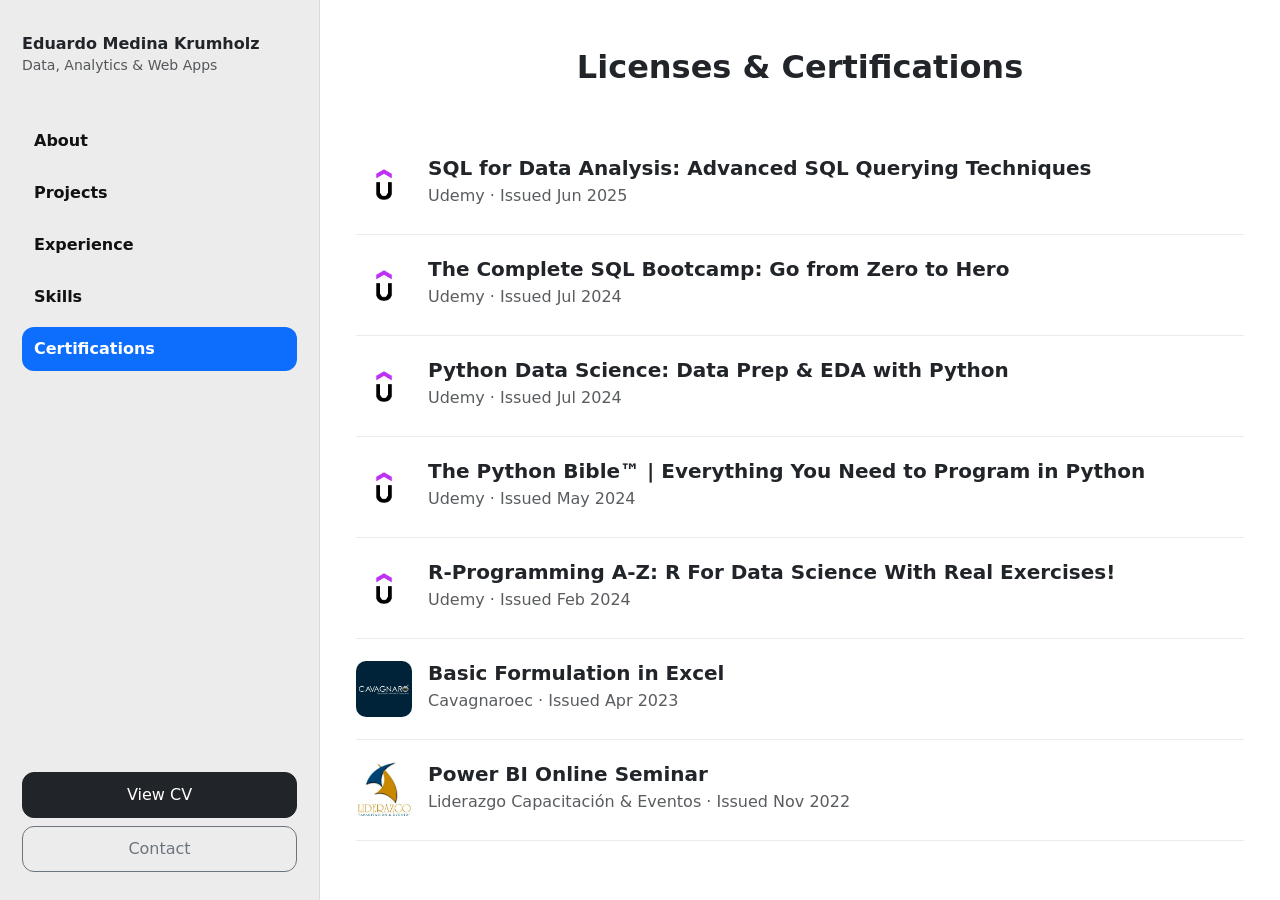
==== certifications.html @ 6ff8eb5e "Initial portfolio deploy" ====
<!DOCTYPE html>
<html lang="en">
  <head>
    <meta charset="UTF-8" />
    <meta name="viewport" content="width=device-width, initial-scale=1.0" />
    <title>Certifications | Eduardo Medina</title>

    <link
      href="https://cdn.jsdelivr.net/npm/bootstrap@5.3.8/dist/css/bootstrap.min.css"
      rel="stylesheet"
    />
    <link
      rel="stylesheet"
      href="https://cdn.jsdelivr.net/npm/bootstrap-icons@1.11.3/font/bootstrap-icons.css"
    />
    <link rel="stylesheet" href="./css/style.css" />
  </head>

  <body>
    <nav class="sidebar d-none d-lg-flex flex-column">
      <div class="sidebar-top">
        <h6 class="fw-bold mb-0">Eduardo Medina Krumholz</h6>
        <small class="text-muted">Data, Analytics & Web Apps</small>
      </div>

      <ul class="nav nav-pills flex-column gap-2 mt-4">
        <li class="nav-item"><a class="nav-link" href="index.html">About</a></li>
        <li class="nav-item">
          <a class="nav-link" href="projects.html">Projects</a>
        </li>
        <li class="nav-item">
          <a class="nav-link" href="experience.html">Experience</a>
        </li>
        <li class="nav-item"><a class="nav-link" href="skills.html">Skills</a></li>
        <li class="nav-item">
          <a class="nav-link active" href="certifications.html">Certifications</a>
        </li>
      </ul>

      <div class="mt-auto pt-4 sidebar-actions">
        <a
          href="eduardo_medina_resume_eng.pdf"
          class="btn btn-dark w-100 mb-2"
          target="_blank"
          rel="noreferrer"
        >
          View CV
        </a>
        <a href="contact.html" class="btn btn-outline-secondary w-100">
          Contact
        </a>
      </div>
    </nav>

    <nav class="navbar navbar-expand-lg bg-white border-bottom sticky-top d-lg-none">
      <div class="container">
        <a class="navbar-brand fw-bold" href="index.html">Eduardo</a>
        <button
          class="navbar-toggler"
          type="button"
          data-bs-toggle="collapse"
          data-bs-target="#mobileNav"
        >
          <span class="navbar-toggler-icon"></span>
        </button>

        <div class="collapse navbar-collapse" id="mobileNav">
          <ul class="navbar-nav ms-auto">
            <li class="nav-item"><a class="nav-link" href="index.html">About</a></li>
            <li class="nav-item"><a class="nav-link" href="projects.html">Projects</a></li>
            <li class="nav-item">
              <a class="nav-link" href="experience.html">Experience</a>
            </li>
            <li class="nav-item"><a class="nav-link" href="skills.html">Skills</a></li>
            <li class="nav-item">
              <a class="nav-link active" href="certifications.html">Certifications</a>
            </li>
            <li class="nav-item"><a class="nav-link" href="contact.html">Contact</a></li>
          </ul>
        </div>
      </div>
    </nav>

    <main class="main-content">
      <div class="content-wrap">
        <section class="py-5">
          <div class="container">
            <div class="text-center mb-5">
              <h2 class="fw-bold">Licenses & Certifications</h2>
            </div>

            <div class="cert-list mx-auto">
              <article
                class="cert-item"
                onclick="window.open('./certificates/advanced-sql.pdf','_blank')"
              >
                <img class="cert-logo" src="./images/udemy.png" alt="Udemy logo" />
                <div class="cert-content">
                  <h5 class="cert-title mb-1">
                    <a
                      class="cert-link"
                      href="./certificates/advanced-sql.pdf"
                      target="_blank"
                      rel="noreferrer"
                    >
                      SQL for Data Analysis: Advanced SQL Querying Techniques
                    </a>
                  </h5>
                  <div class="text-muted">Udemy · Issued Jun 2025</div>
                </div>
              </article>

              <article
                class="cert-item"
                onclick="window.open('./certificates/sql-zero.pdf','_blank')"
              >
                <img class="cert-logo" src="./images/udemy.png" alt="Udemy logo" />
                <div class="cert-content">
                  <h5 class="cert-title mb-1">
                    <a
                      class="cert-link"
                      href="./certificates/sql-zero.pdf"
                      target="_blank"
                      rel="noreferrer"
                    >
                      The Complete SQL Bootcamp: Go from Zero to Hero
                    </a>
                  </h5>
                  <div class="text-muted">Udemy · Issued Jul 2024</div>
                </div>
              </article>

              <article
                class="cert-item"
                onclick="window.open('./certificates/data-prep.pdf','_blank')"
              >
                <img class="cert-logo" src="./images/udemy.png" alt="Udemy logo" />
                <div class="cert-content">
                  <h5 class="cert-title mb-1">
                    <a
                      class="cert-link"
                      href="./certificates/data-prep.pdf"
                      target="_blank"
                      rel="noreferrer"
                    >
                      Python Data Science: Data Prep & EDA with Python
                    </a>
                  </h5>
                  <div class="text-muted">Udemy · Issued Jul 2024</div>
                </div>
              </article>

              <article
                class="cert-item"
                onclick="window.open('./certificates/python-bible.pdf','_blank')"
              >
                <img class="cert-logo" src="./images/udemy.png" alt="Udemy logo" />
                <div class="cert-content">
                  <h5 class="cert-title mb-1">
                    <a
                      class="cert-link"
                      href="./certificates/python-bible.pdf"
                      target="_blank"
                      rel="noreferrer"
                    >
                      The Python Bible™ | Everything You Need to Program in Python
                    </a>
                  </h5>
                  <div class="text-muted">Udemy · Issued May 2024</div>
                </div>
              </article>

              <article
                class="cert-item"
                onclick="window.open('./certificates/r.pdf','_blank')"
              >
                <img class="cert-logo" src="./images/udemy.png" alt="Udemy logo" />
                <div class="cert-content">
                  <h5 class="cert-title mb-1">
                    <a
                      class="cert-link"
                      href="./certificates/r.pdf"
                      target="_blank"
                      rel="noreferrer"
                    >
                      R-Programming A-Z: R For Data Science With Real Exercises!
                    </a>
                  </h5>
                  <div class="text-muted">Udemy · Issued Feb 2024</div>
                </div>
              </article>

              <article
                class="cert-item"
                onclick="window.open('./certificates/excel.pdf','_blank')"
              >
                <img
                  class="cert-logo"
                  src="./images/cavagnaro.png"
                  alt="Cavagnaro logo"
                />
                <div class="cert-content">
                  <h5 class="cert-title mb-1">
                    <a
                      class="cert-link"
                      href="./certificates/excel.pdf"
                      target="_blank"
                      rel="noreferrer"
                    >
                      Basic Formulation in Excel
                    </a>
                  </h5>
                  <div class="text-muted">Cavagnaroec · Issued Apr 2023</div>
                </div>
              </article>

              <article
                class="cert-item"
                onclick="window.open('./certificates/power-bi.pdf','_blank')"
              >
                <img
                  class="cert-logo"
                  src="./images/liderazgo.jpg"
                  alt="Power BI logo"
                />
                <div class="cert-content">
                  <h5 class="cert-title mb-1">
                    <a
                      class="cert-link"
                      href="./certificates/power-bi.pdf"
                      target="_blank"
                      rel="noreferrer"
                    >
                      Power BI Online Seminar
                    </a>
                  </h5>
                  <div class="text-muted">
                    Liderazgo Capacitación & Eventos · Issued Nov 2022
                  </div>
                </div>
              </article>
            </div>
          </div>
        </section>
      </div>
    </main>

    <script src="https://cdn.jsdelivr.net/npm/bootstrap@5.3.3/dist/js/bootstrap.bundle.min.js"></script>
  </body>
</html>
---- css/style.css ----
.hero {
    min-height: 100vh;
    display: flex;
    align-items: center;
  }
  
  .hero-photo {
    width: 180px;
    height: 200px;
    object-fit: cover;
    object-position: center 15%;
    border-radius: 50%;
  }
  
  .card-img-top {
    height: 220px;
    object-fit: cover;
  }
  
  .exp-logo-cap {
    height: 180px;
    overflow: hidden;
    background: #d1006b;
    display: flex;
    align-items: center;
    justify-content: center;
  }
  
  .exp-logo-wrapper {
    width: 100%;
    height: 100%;
    display: flex;
    align-items: center;
    justify-content: center;
  }
  
  .exp-logo {
    max-height: 140px;
    max-width: 70%;
    width: auto;
    height: auto;
    object-fit: contain;
  }
  
  .cert-list {
    max-width: 980px;
  }
  
  .cert-item {
    display: flex;
    gap: 16px;
    padding: 22px 0;
    border-bottom: 1px solid rgba(0, 0, 0, 0.08);
    cursor: pointer;
  }
  
  .cert-item:hover {
    background: rgba(0, 0, 0, 0.02);
  }
  
  .cert-logo {
    width: 56px;
    height: 56px;
    object-fit: contain;
    border-radius: 10px;
    flex: 0 0 auto;
  }
  
  .cert-content {
    flex: 1 1 auto;
    min-width: 0;
  }
  
  .cert-title {
    font-weight: 700;
  }
  
  .cert-link {
    color: inherit;
    text-decoration: none;
  }
  
  .cert-link:hover {
    text-decoration: underline;
  }
  
  .cert-skills {
    color: #222;
  }
  
  .cert-file {
    display: flex;
    align-items: center;
    gap: 14px;
    text-decoration: none;
    color: inherit;
  }
  
  .cert-file:hover span {
    text-decoration: underline;
  }
  
  .cert-thumb {
    width: 86px;
    height: 56px;
    object-fit: cover;
    border-radius: 10px;
    border: 1px solid rgba(0, 0, 0, 0.12);
    background: #fff;
  }
  
  @media (max-width: 576px) {
    .cert-item {
      flex-direction: column;
    }
  
    .cert-logo {
      width: 48px;
      height: 48px;
    }
  }
  
  .sidebar {
    position: fixed;
    top: 0;
    left: 0;
    height: 100vh;
    width: 320px;
    background: #ececec;
    border-right: 1px solid rgba(0, 0, 0, 0.08);
    padding: 28px 22px;
    display: flex;
    flex-direction: column;
    gap: 18px;
  }
  
  .sidebar-top {
    padding-top: 6px;
  }
  
  .sidebar .nav-link {
    border-radius: 12px;
    padding: 10px 12px;
    color: #111;
    font-weight: 600;
  }
  
  .sidebar .nav-link.active {
    background: #0d6efd;
    color: #fff;
  }
  
  .sidebar .btn {
    border-radius: 12px;
    padding: 10px 12px;
  }
  
  .main-content {
    margin-left: 320px;
    min-height: 100vh;
    background: #fff;
  }
  
  @media (max-width: 991.98px) {
    .sidebar {
      display: none !important;
    }
  
    .main-content {
      margin-left: 0;
    }
  }
  
  .content-wrap {
    max-width: 1175px;
    margin: 0 auto;
    padding: 0 24px;
  }
  
  .skills-container {
    max-width: 960px;
    margin-left: auto;
    margin-right: auto;
  }
  
  .project-cover-alt {
    background: linear-gradient(135deg, #6c757d, #343a40);
  }
  
  .project-cover {
    height: 160px;
    position: relative;
    border-top-left-radius: 6px;
    border-top-right-radius: 6px;
    overflow: hidden;
    background: linear-gradient(135deg, #0d6efd, #084298);
    letter-spacing: 0.5px;
  }
  
  .project-cover span,
  .project-cover-hilo span {
    color: #ffffff;
    font-weight: 700;
    font-size: 0.95rem;
    letter-spacing: 0.5px;
    text-shadow: 0 2px 6px rgba(0, 0, 0, 0.6);
  }
  
  .project-cover-kaloro {
    background-image: url("../images/kaloro.png");
    background-repeat: no-repeat;
    background-position: center 60%;
    background-size: 105%;
  }
  
  .project-cover-kaloro::after {
    content: "";
    position: absolute;
    inset: 0;
    background: rgba(0, 0, 0, 0.45);
  }
  
  .project-cover-label {
    position: relative;
    z-index: 2;
    color: #fff;
    font-weight: 600;
    letter-spacing: 0.3px;
    font-size: 0.85rem;
    text-transform: none;
  }
  
  .project-cover-tindog {
    height: 160px;
    background-image: url("../images/tindog.png");
    background-repeat: no-repeat;
    background-position: center 50%;
    background-size: 105%;
    background-color: #ff4c68;
    transition: background-size 0.35s ease;
  }
  
  .project-cover-tindog:hover {
    background-size: 110%;
  }
  
  .project-cover-hilo {
    height: 160px;
    background-image: url("../images/hilo.png");
    background-repeat: no-repeat;
    background-position: center center;
    background-size: cover;
    position: relative;
    border-top-left-radius: 6px;
    border-top-right-radius: 6px;
    overflow: hidden;
  }
  
  .project-cover-hilo::after {
    content: "";
    position: absolute;
    inset: 0;
    background: rgba(0, 0, 0, 0.45);
  }
  
  .project-cover-hilo .project-cover-label {
    position: relative;
    z-index: 2;
    color: #fff;
    font-weight: 600;
    letter-spacing: 0.3px;
    font-size: 0.92rem;
  }
  
  .card-body {
    padding: 1.25rem 1.25rem 1.35rem;
  }
  
  .project-img {
    height: 160px;
    width: 100%;
    aspect-ratio: 1 / 1;
    object-fit: cover;
    display: block;
  }
  
  .project-card {
    transition: transform 0.2s ease, box-shadow 0.2s ease;
  }
  
  .project-card:hover {
    transform: translateY(-4px);
    box-shadow: 0 10px 25px rgba(0, 0, 0, 0.15);
  }
  
  .projects .card,
  .main-content .card {
    transition: transform 0.2s ease, box-shadow 0.2s ease;
  }
  
  .projects .card:hover,
  .main-content .card:hover {
    transform: translateY(-4px);
    box-shadow: 0 10px 25px rgba(0, 0, 0, 0.15);
  }
  
  .project-badge {
    font-size: 0.75rem;
    padding: 6px 14px;
    border-radius: 999px;
    font-weight: 500;
  }
  
  .project-badge-strong {
    background-color: #495057;
    color: #fff;
  }
  
  .skill-card {
    background: #fff;
    border: 1px solid rgba(0, 0, 0, 0.08);
    border-radius: 18px;
    padding: 18px 18px;
    box-shadow: 0 6px 18px rgba(0, 0, 0, 0.04);
  }
  
  .skill-card-top {
    display: flex;
    align-items: baseline;
    justify-content: space-between;
    gap: 12px;
    margin-bottom: 12px;
  }
  
  .skill-sub {
    font-size: 0.8rem;
    color: rgba(0, 0, 0, 0.55);
    white-space: nowrap;
  }
  
  .skill-tags {
    display: flex;
    flex-wrap: wrap;
    gap: 10px;
  }
  
  .skill-tag {
    display: inline-flex;
    align-items: center;
    padding: 7px 12px;
    border-radius: 999px;
    border: 1px solid rgba(0, 0, 0, 0.1);
    background: rgba(13, 110, 253, 0.06);
    color: rgba(0, 0, 0, 0.78);
    font-weight: 600;
    font-size: 0.92rem;
  }
  
  .skill-card--inline {
    display: flex;
    align-items: center;
    justify-content: space-between;
    gap: 16px;
  }
  
  @media (max-width: 991.98px) {
    .skill-card--inline {
      flex-direction: column;
      align-items: flex-start;
    }
  
    .skill-sub {
      white-space: normal;
    }
  }
  
  .course-badge {
    display: flex;
    justify-content: center;
    margin-top: 6px;
  }
  
  .course-badge .badge {
    font-size: 0.85rem;
    padding: 6px 14px;
    border-radius: 999px;
  }
  
  .project-cover-job {
    height: 180px;
    background: url("../images/jobs.png") center center / cover no-repeat;
    position: relative;
    color: white;
  }

  .project-cover-job::after {
    content: "";
    position: absolute;
    inset: 0;
    background: rgba(0, 0, 0, 0.45);
    border-radius: inherit;
  }
  
  .project-cover-job .project-cover-label {
    position: relative;
    z-index: 2;
  }
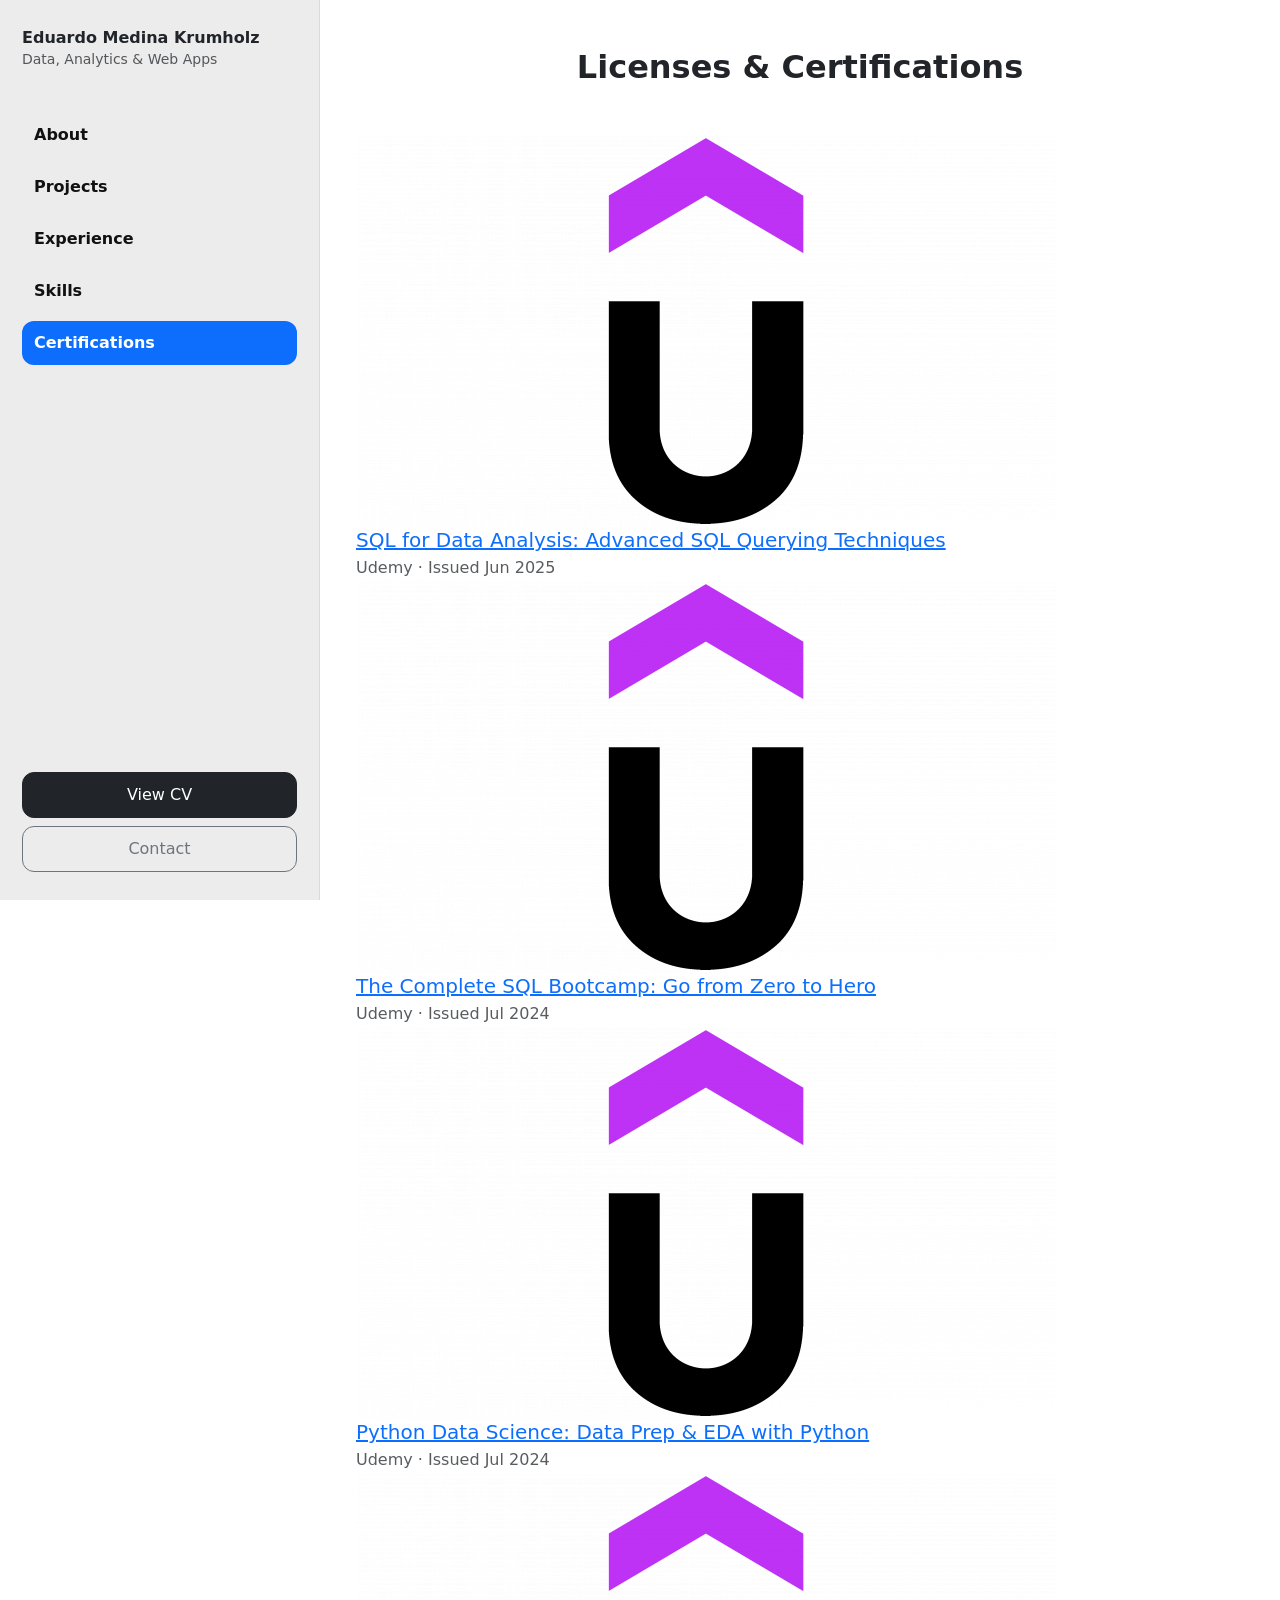
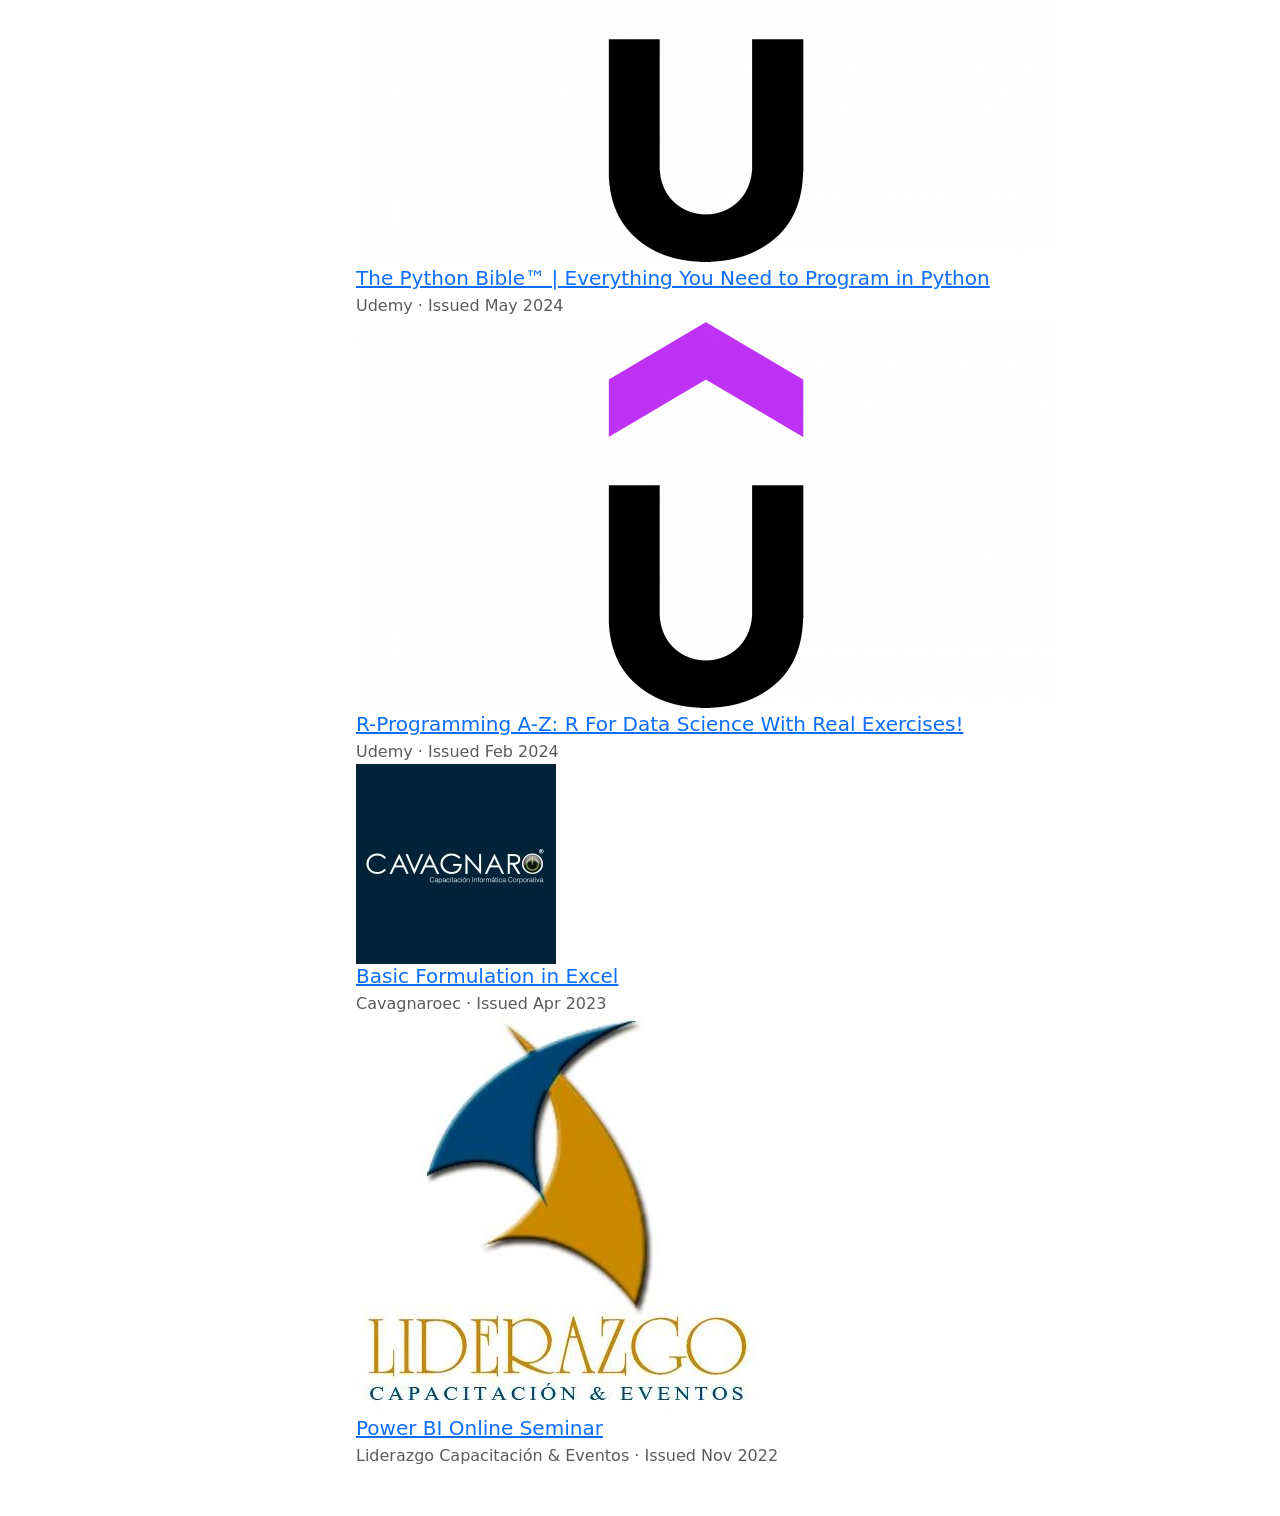
==== commit 7ed92c74: "Improve project cards styling and clean CSS" ====
--- a/certifications.html
+++ b/certifications.html
@@ -13,7 +13,7 @@
       rel="stylesheet"
       href="https://cdn.jsdelivr.net/npm/bootstrap-icons@1.11.3/font/bootstrap-icons.css"
     />
-    <link rel="stylesheet" href="./css/style.css" />
+    <link rel="stylesheet" href="./css/styles.css" />
   </head>
 
   <body>
--- a/css/styles.css
+++ b/css/styles.css
@@ -0,0 +1,168 @@
+.hero {
+  min-height: 100vh;
+  display: flex;
+  align-items: center;
+}
+
+.hero-photo {
+  width: 180px;
+  height: 200px;
+  object-fit: cover;
+  object-position: center 15%;
+  border-radius: 50%;
+}
+
+.main-content {
+  margin-left: 320px;
+  min-height: 100vh;
+  background: #fff;
+}
+
+.content-wrap {
+  max-width: 1175px;
+  margin: 0 auto;
+  padding: 0 24px;
+}
+
+@media (max-width: 991.98px) {
+  .main-content {
+    margin-left: 0;
+  }
+}
+
+/* ========== SIDEBAR ========== */
+
+.sidebar {
+  position: fixed;
+  top: 0;
+  left: 0;
+  height: 100vh;
+  width: 320px;
+  background: #ececec;
+  border-right: 1px solid rgba(0, 0, 0, 0.08);
+  padding: 28px 22px;
+  display: flex;
+  flex-direction: column;
+  gap: 18px;
+}
+
+.sidebar .nav-link {
+  border-radius: 12px;
+  padding: 10px 12px;
+  color: #111;
+  font-weight: 600;
+}
+
+.sidebar .nav-link.active {
+  background: #0d6efd;
+  color: #fff;
+}
+
+.sidebar .btn {
+  border-radius: 12px;
+  padding: 10px 12px;
+}
+
+@media (max-width: 991.98px) {
+  .sidebar {
+    display: none !important;
+  }
+}
+
+/* ========== PROJECT CARDS ========== */
+
+.card {
+  border-radius: 16px;
+  overflow: hidden; /* CLAVE para que las covers respeten el radio */
+  border: 1px solid rgba(0, 0, 0, 0.08);
+  transition: transform 0.2s ease, box-shadow 0.2s ease;
+}
+
+.card:hover {
+  transform: translateY(-4px);
+  box-shadow: 0 12px 28px rgba(0, 0, 0, 0.12);
+}
+
+.card-body {
+  padding: 1.25rem 1.25rem 1.4rem;
+}
+
+/* ========== PROJECT COVERS ========== */
+
+.project-cover,
+.project-cover-tindog,
+.project-cover-job {
+  height: 180px;
+  position: relative;
+  display: flex;
+  align-items: center;
+  justify-content: center;
+}
+
+/* Kaloro */
+
+.project-cover-kaloro {
+  background: url("../images/kaloro.png") center 60% / cover no-repeat;
+}
+
+.project-cover-kaloro::after {
+  content: "";
+  position: absolute;
+  inset: 0;
+  background: rgba(0, 0, 0, 0.45);
+}
+
+/* TinDog */
+
+.project-cover-tindog {
+  background: url("../images/tindog.png") center center / cover no-repeat;
+  background-color: #ff4c68;
+  transition: transform 0.3s ease;
+}
+
+.project-cover-tindog:hover {
+  transform: scale(1.03);
+}
+
+/* Job Market */
+
+.project-cover-job {
+  background: url("../images/jobs.png") center center / cover no-repeat;
+}
+
+.project-cover-job::after {
+  content: "";
+  position: absolute;
+  inset: 0;
+  background: rgba(0, 0, 0, 0.45);
+}
+
+/* Cover Label */
+
+.project-cover-label,
+.project-cover-tindog span {
+  position: relative;
+  z-index: 2;
+  color: #fff;
+  font-weight: 600;
+  font-size: 0.9rem;
+  letter-spacing: 0.3px;
+}
+
+/* ========== BADGES ========== */
+
+.badge {
+  font-size: 0.75rem;
+  padding: 6px 14px;
+  border-radius: 999px;
+}
+
+/* ========== SKILLS (si los usas en otras páginas) ========== */
+
+.skill-card {
+  background: #fff;
+  border: 1px solid rgba(0, 0, 0, 0.08);
+  border-radius: 18px;
+  padding: 18px;
+  box-shadow: 0 6px 18px rgba(0, 0, 0, 0.04);
+}
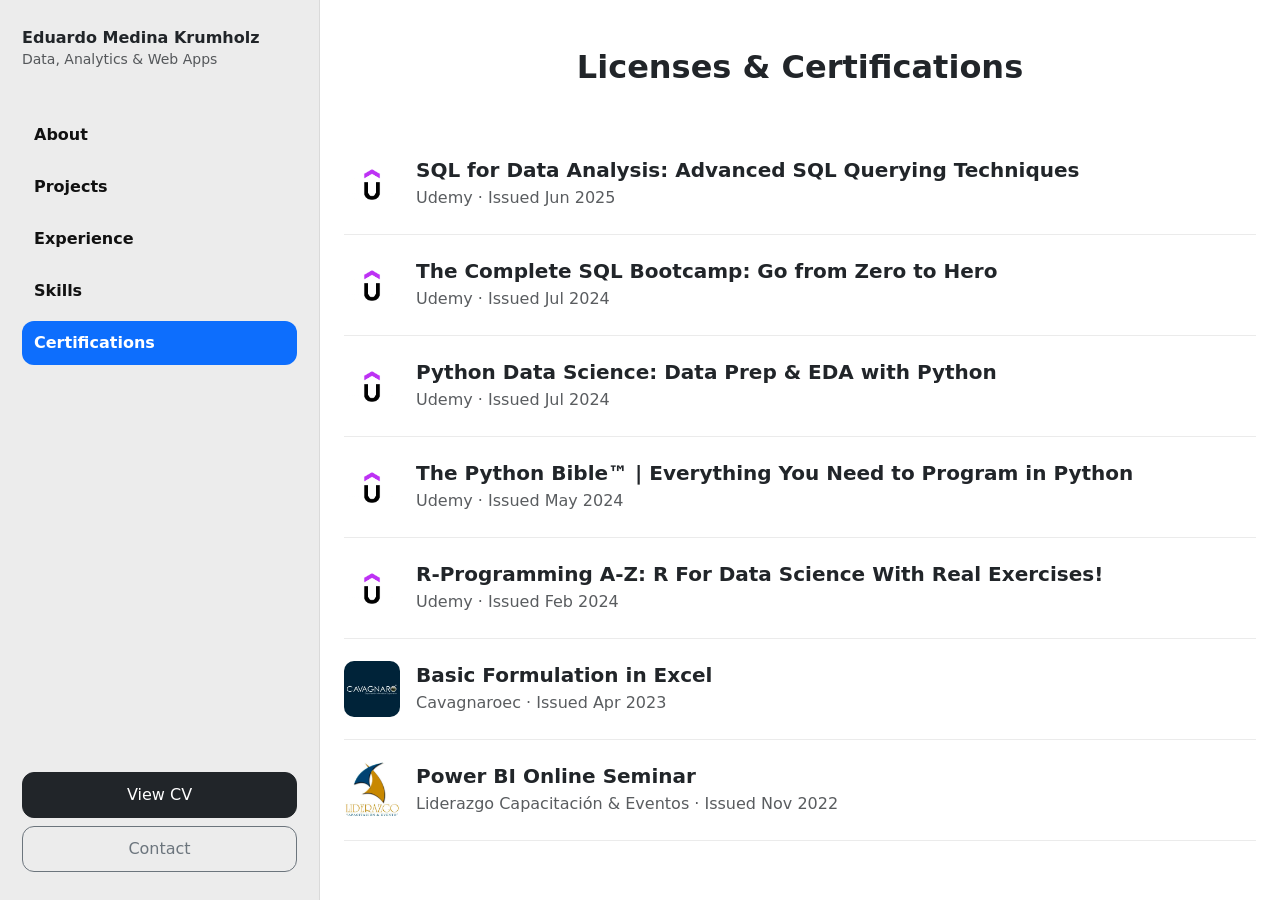
==== commit b25b8273: "Refactor CSS structure and clean formatting" ====
--- a/certifications.html
+++ b/certifications.html
@@ -25,12 +25,8 @@
 
       <ul class="nav nav-pills flex-column gap-2 mt-4">
         <li class="nav-item"><a class="nav-link" href="index.html">About</a></li>
-        <li class="nav-item">
-          <a class="nav-link" href="projects.html">Projects</a>
-        </li>
-        <li class="nav-item">
-          <a class="nav-link" href="experience.html">Experience</a>
-        </li>
+        <li class="nav-item"><a class="nav-link" href="projects.html">Projects</a></li>
+        <li class="nav-item"><a class="nav-link" href="experience.html">Experience</a></li>
         <li class="nav-item"><a class="nav-link" href="skills.html">Skills</a></li>
         <li class="nav-item">
           <a class="nav-link active" href="certifications.html">Certifications</a>
@@ -68,9 +64,7 @@
           <ul class="navbar-nav ms-auto">
             <li class="nav-item"><a class="nav-link" href="index.html">About</a></li>
             <li class="nav-item"><a class="nav-link" href="projects.html">Projects</a></li>
-            <li class="nav-item">
-              <a class="nav-link" href="experience.html">Experience</a>
-            </li>
+            <li class="nav-item"><a class="nav-link" href="experience.html">Experience</a></li>
             <li class="nav-item"><a class="nav-link" href="skills.html">Skills</a></li>
             <li class="nav-item">
               <a class="nav-link active" href="certifications.html">Certifications</a>
@@ -84,163 +78,101 @@
     <main class="main-content">
       <div class="content-wrap">
         <section class="py-5">
-          <div class="container">
-            <div class="text-center mb-5">
-              <h2 class="fw-bold">Licenses & Certifications</h2>
-            </div>
 
-            <div class="cert-list mx-auto">
-              <article
-                class="cert-item"
-                onclick="window.open('./certificates/advanced-sql.pdf','_blank')"
-              >
-                <img class="cert-logo" src="./images/udemy.png" alt="Udemy logo" />
-                <div class="cert-content">
-                  <h5 class="cert-title mb-1">
-                    <a
-                      class="cert-link"
-                      href="./certificates/advanced-sql.pdf"
-                      target="_blank"
-                      rel="noreferrer"
-                    >
-                      SQL for Data Analysis: Advanced SQL Querying Techniques
-                    </a>
-                  </h5>
-                  <div class="text-muted">Udemy · Issued Jun 2025</div>
+          <div class="text-center mb-5">
+            <h2 class="fw-bold">Licenses & Certifications</h2>
+          </div>
+
+          <div class="cert-list mx-auto">
+
+            <article class="cert-item" onclick="window.open('./certificates/advanced-sql.pdf','_blank')">
+              <img class="cert-logo" src="./images/udemy.png" alt="Udemy logo" />
+              <div class="cert-content">
+                <h5 class="cert-title mb-1">
+                  <a class="cert-link" href="./certificates/advanced-sql.pdf" target="_blank" rel="noreferrer">
+                    SQL for Data Analysis: Advanced SQL Querying Techniques
+                  </a>
+                </h5>
+                <div class="text-muted">Udemy · Issued Jun 2025</div>
+              </div>
+            </article>
+
+            <article class="cert-item" onclick="window.open('./certificates/sql-zero.pdf','_blank')">
+              <img class="cert-logo" src="./images/udemy.png" alt="Udemy logo" />
+              <div class="cert-content">
+                <h5 class="cert-title mb-1">
+                  <a class="cert-link" href="./certificates/sql-zero.pdf" target="_blank" rel="noreferrer">
+                    The Complete SQL Bootcamp: Go from Zero to Hero
+                  </a>
+                </h5>
+                <div class="text-muted">Udemy · Issued Jul 2024</div>
+              </div>
+            </article>
+
+            <article class="cert-item" onclick="window.open('./certificates/data-prep.pdf','_blank')">
+              <img class="cert-logo" src="./images/udemy.png" alt="Udemy logo" />
+              <div class="cert-content">
+                <h5 class="cert-title mb-1">
+                  <a class="cert-link" href="./certificates/data-prep.pdf" target="_blank" rel="noreferrer">
+                    Python Data Science: Data Prep & EDA with Python
+                  </a>
+                </h5>
+                <div class="text-muted">Udemy · Issued Jul 2024</div>
+              </div>
+            </article>
+
+            <article class="cert-item" onclick="window.open('./certificates/python-bible.pdf','_blank')">
+              <img class="cert-logo" src="./images/udemy.png" alt="Udemy logo" />
+              <div class="cert-content">
+                <h5 class="cert-title mb-1">
+                  <a class="cert-link" href="./certificates/python-bible.pdf" target="_blank" rel="noreferrer">
+                    The Python Bible™ | Everything You Need to Program in Python
+                  </a>
+                </h5>
+                <div class="text-muted">Udemy · Issued May 2024</div>
+              </div>
+            </article>
+
+            <article class="cert-item" onclick="window.open('./certificates/r.pdf','_blank')">
+              <img class="cert-logo" src="./images/udemy.png" alt="Udemy logo" />
+              <div class="cert-content">
+                <h5 class="cert-title mb-1">
+                  <a class="cert-link" href="./certificates/r.pdf" target="_blank" rel="noreferrer">
+                    R-Programming A-Z: R For Data Science With Real Exercises!
+                  </a>
+                </h5>
+                <div class="text-muted">Udemy · Issued Feb 2024</div>
+              </div>
+            </article>
+
+            <article class="cert-item" onclick="window.open('./certificates/excel.pdf','_blank')">
+              <img class="cert-logo" src="./images/cavagnaro.png" alt="Cavagnaro logo" />
+              <div class="cert-content">
+                <h5 class="cert-title mb-1">
+                  <a class="cert-link" href="./certificates/excel.pdf" target="_blank" rel="noreferrer">
+                    Basic Formulation in Excel
+                  </a>
+                </h5>
+                <div class="text-muted">Cavagnaroec · Issued Apr 2023</div>
+              </div>
+            </article>
+
+            <article class="cert-item" onclick="window.open('./certificates/power-bi.pdf','_blank')">
+              <img class="cert-logo" src="./images/liderazgo.jpg" alt="Power BI logo" />
+              <div class="cert-content">
+                <h5 class="cert-title mb-1">
+                  <a class="cert-link" href="./certificates/power-bi.pdf" target="_blank" rel="noreferrer">
+                    Power BI Online Seminar
+                  </a>
+                </h5>
+                <div class="text-muted">
+                  Liderazgo Capacitación & Eventos · Issued Nov 2022
                 </div>
-              </article>
+              </div>
+            </article>
 
-              <article
-                class="cert-item"
-                onclick="window.open('./certificates/sql-zero.pdf','_blank')"
-              >
-                <img class="cert-logo" src="./images/udemy.png" alt="Udemy logo" />
-                <div class="cert-content">
-                  <h5 class="cert-title mb-1">
-                    <a
-                      class="cert-link"
-                      href="./certificates/sql-zero.pdf"
-                      target="_blank"
-                      rel="noreferrer"
-                    >
-                      The Complete SQL Bootcamp: Go from Zero to Hero
-                    </a>
-                  </h5>
-                  <div class="text-muted">Udemy · Issued Jul 2024</div>
-                </div>
-              </article>
+          </div>
 
-              <article
-                class="cert-item"
-                onclick="window.open('./certificates/data-prep.pdf','_blank')"
-              >
-                <img class="cert-logo" src="./images/udemy.png" alt="Udemy logo" />
-                <div class="cert-content">
-                  <h5 class="cert-title mb-1">
-                    <a
-                      class="cert-link"
-                      href="./certificates/data-prep.pdf"
-                      target="_blank"
-                      rel="noreferrer"
-                    >
-                      Python Data Science: Data Prep & EDA with Python
-                    </a>
-                  </h5>
-                  <div class="text-muted">Udemy · Issued Jul 2024</div>
-                </div>
-              </article>
-
-              <article
-                class="cert-item"
-                onclick="window.open('./certificates/python-bible.pdf','_blank')"
-              >
-                <img class="cert-logo" src="./images/udemy.png" alt="Udemy logo" />
-                <div class="cert-content">
-                  <h5 class="cert-title mb-1">
-                    <a
-                      class="cert-link"
-                      href="./certificates/python-bible.pdf"
-                      target="_blank"
-                      rel="noreferrer"
-                    >
-                      The Python Bible™ | Everything You Need to Program in Python
-                    </a>
-                  </h5>
-                  <div class="text-muted">Udemy · Issued May 2024</div>
-                </div>
-              </article>
-
-              <article
-                class="cert-item"
-                onclick="window.open('./certificates/r.pdf','_blank')"
-              >
-                <img class="cert-logo" src="./images/udemy.png" alt="Udemy logo" />
-                <div class="cert-content">
-                  <h5 class="cert-title mb-1">
-                    <a
-                      class="cert-link"
-                      href="./certificates/r.pdf"
-                      target="_blank"
-                      rel="noreferrer"
-                    >
-                      R-Programming A-Z: R For Data Science With Real Exercises!
-                    </a>
-                  </h5>
-                  <div class="text-muted">Udemy · Issued Feb 2024</div>
-                </div>
-              </article>
-
-              <article
-                class="cert-item"
-                onclick="window.open('./certificates/excel.pdf','_blank')"
-              >
-                <img
-                  class="cert-logo"
-                  src="./images/cavagnaro.png"
-                  alt="Cavagnaro logo"
-                />
-                <div class="cert-content">
-                  <h5 class="cert-title mb-1">
-                    <a
-                      class="cert-link"
-                      href="./certificates/excel.pdf"
-                      target="_blank"
-                      rel="noreferrer"
-                    >
-                      Basic Formulation in Excel
-                    </a>
-                  </h5>
-                  <div class="text-muted">Cavagnaroec · Issued Apr 2023</div>
-                </div>
-              </article>
-
-              <article
-                class="cert-item"
-                onclick="window.open('./certificates/power-bi.pdf','_blank')"
-              >
-                <img
-                  class="cert-logo"
-                  src="./images/liderazgo.jpg"
-                  alt="Power BI logo"
-                />
-                <div class="cert-content">
-                  <h5 class="cert-title mb-1">
-                    <a
-                      class="cert-link"
-                      href="./certificates/power-bi.pdf"
-                      target="_blank"
-                      rel="noreferrer"
-                    >
-                      Power BI Online Seminar
-                    </a>
-                  </h5>
-                  <div class="text-muted">
-                    Liderazgo Capacitación & Eventos · Issued Nov 2022
-                  </div>
-                </div>
-              </article>
-            </div>
-          </div>
         </section>
       </div>
     </main>
--- a/css/styles.css
+++ b/css/styles.css
@@ -1,3 +1,7 @@
+/* =======================================================
+   BASE LAYOUT
+======================================================= */
+
 .hero {
   min-height: 100vh;
   display: flex;
@@ -30,14 +34,17 @@
   }
 }
 
-/* ========== SIDEBAR ========== */
+
+/* =======================================================
+   SIDEBAR
+======================================================= */
 
 .sidebar {
   position: fixed;
   top: 0;
   left: 0;
+  width: 320px;
   height: 100vh;
-  width: 320px;
   background: #ececec;
   border-right: 1px solid rgba(0, 0, 0, 0.08);
   padding: 28px 22px;
@@ -69,11 +76,14 @@
   }
 }
 
-/* ========== PROJECT CARDS ========== */
+
+/* =======================================================
+   CARDS (Projects & Experience)
+======================================================= */
 
 .card {
   border-radius: 16px;
-  overflow: hidden; /* CLAVE para que las covers respeten el radio */
+  overflow: hidden;
   border: 1px solid rgba(0, 0, 0, 0.08);
   transition: transform 0.2s ease, box-shadow 0.2s ease;
 }
@@ -87,20 +97,22 @@
   padding: 1.25rem 1.25rem 1.4rem;
 }
 
-/* ========== PROJECT COVERS ========== */
+
+/* =======================================================
+   PROJECT COVERS
+======================================================= */
 
 .project-cover,
 .project-cover-tindog,
 .project-cover-job {
   height: 180px;
+  display: flex;
+  align-items: center;
+  justify-content: center;
   position: relative;
-  display: flex;
-  align-items: center;
-  justify-content: center;
 }
 
 /* Kaloro */
-
 .project-cover-kaloro {
   background: url("../images/kaloro.png") center 60% / cover no-repeat;
 }
@@ -113,7 +125,6 @@
 }
 
 /* TinDog */
-
 .project-cover-tindog {
   background: url("../images/tindog.png") center center / cover no-repeat;
   background-color: #ff4c68;
@@ -125,7 +136,6 @@
 }
 
 /* Job Market */
-
 .project-cover-job {
   background: url("../images/jobs.png") center center / cover no-repeat;
 }
@@ -136,8 +146,6 @@
   inset: 0;
   background: rgba(0, 0, 0, 0.45);
 }
-
-/* Cover Label */
 
 .project-cover-label,
 .project-cover-tindog span {
@@ -149,15 +157,77 @@
   letter-spacing: 0.3px;
 }
 
-/* ========== BADGES ========== */
-
-.badge {
-  font-size: 0.75rem;
-  padding: 6px 14px;
-  border-radius: 999px;
-}
-
-/* ========== SKILLS (si los usas en otras páginas) ========== */
+
+/* =======================================================
+   EXPERIENCE
+======================================================= */
+
+.exp-logo-cap {
+  height: 180px;
+  background: #d1006b;
+  display: flex;
+  align-items: center;
+  justify-content: center;
+  overflow: hidden;
+}
+
+.exp-logo {
+  max-height: 140px;
+  max-width: 70%;
+  object-fit: contain;
+}
+
+
+/* =======================================================
+   CERTIFICATIONS
+======================================================= */
+
+.cert-list {
+  max-width: 980px;
+}
+
+.cert-item {
+  display: flex;
+  align-items: center;
+  gap: 16px;
+  padding: 22px 0;
+  border-bottom: 1px solid rgba(0, 0, 0, 0.08);
+  cursor: pointer;
+}
+
+.cert-item:hover {
+  background: rgba(0, 0, 0, 0.02);
+}
+
+.cert-logo {
+  width: 56px;
+  height: 56px;
+  object-fit: contain;
+  border-radius: 10px;
+  flex: 0 0 auto;
+}
+
+.cert-content {
+  flex: 1;
+}
+
+.cert-title {
+  font-weight: 700;
+}
+
+.cert-link {
+  color: inherit;
+  text-decoration: none;
+}
+
+.cert-link:hover {
+  text-decoration: underline;
+}
+
+
+/* =======================================================
+   SKILLS
+======================================================= */
 
 .skill-card {
   background: #fff;
@@ -165,4 +235,42 @@
   border-radius: 18px;
   padding: 18px;
   box-shadow: 0 6px 18px rgba(0, 0, 0, 0.04);
+}
+
+.skill-card-top {
+  display: flex;
+  justify-content: space-between;
+  align-items: baseline;
+  margin-bottom: 12px;
+}
+
+.skill-sub {
+  font-size: 0.8rem;
+  color: rgba(0, 0, 0, 0.55);
+}
+
+.skill-tags {
+  display: flex;
+  flex-wrap: wrap;
+  gap: 10px;
+}
+
+.skill-tag {
+  padding: 6px 12px;
+  border-radius: 999px;
+  background: rgba(13, 110, 253, 0.08);
+  border: 1px solid rgba(0, 0, 0, 0.08);
+  font-weight: 600;
+  font-size: 0.85rem;
+}
+
+
+/* =======================================================
+   BADGES
+======================================================= */
+
+.badge {
+  font-size: 0.75rem;
+  padding: 6px 14px;
+  border-radius: 999px;
 }
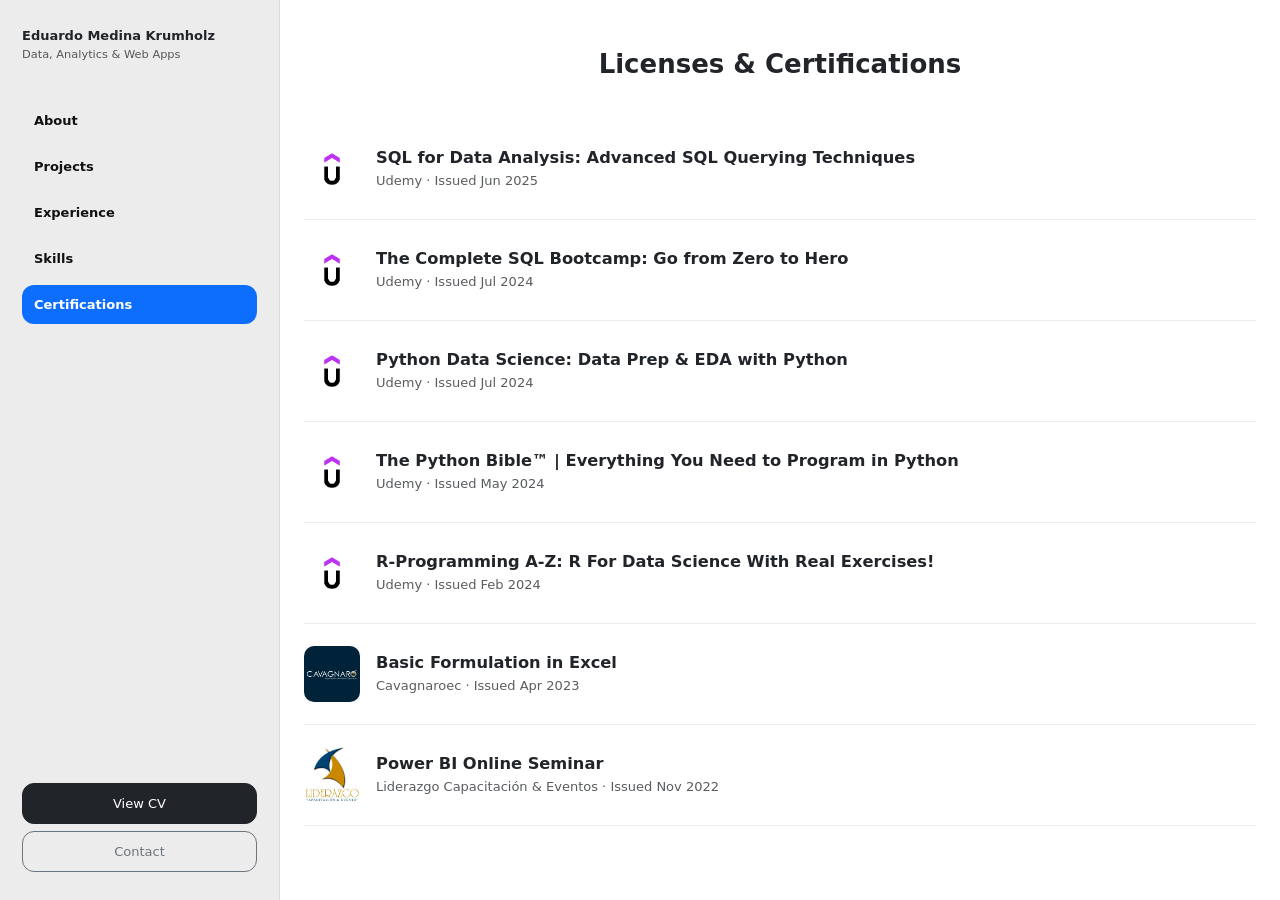
==== commit e8ab3ec7: "Add production-ready favicon" ====
--- a/certifications.html
+++ b/certifications.html
@@ -14,6 +14,12 @@
       href="https://cdn.jsdelivr.net/npm/bootstrap-icons@1.11.3/font/bootstrap-icons.css"
     />
     <link rel="stylesheet" href="./css/styles.css" />
+    <!-- Favicon -->
+    <link rel="apple-touch-icon" sizes="180x180" href="/apple-touch-icon.png">
+    <link rel="icon" type="image/png" sizes="32x32" href="/favicon-32x32.png">
+    <link rel="icon" type="image/png" sizes="16x16" href="/favicon-16x16.png">
+    <link rel="manifest" href="/site.webmanifest">
+    <link rel="shortcut icon" href="/favicon.ico">
   </head>
 
   <body>
--- a/css/styles.css
+++ b/css/styles.css
@@ -112,39 +112,30 @@
   position: relative;
 }
 
-/* Kaloro */
 .project-cover-kaloro {
   background: url("../images/kaloro.png") center 60% / cover no-repeat;
 }
 
-.project-cover-kaloro::after {
-  content: "";
-  position: absolute;
-  inset: 0;
-  background: rgba(0, 0, 0, 0.45);
-}
-
-/* TinDog */
-.project-cover-tindog {
-  background: url("../images/tindog.png") center center / cover no-repeat;
-  background-color: #ff4c68;
-  transition: transform 0.3s ease;
-}
-
-.project-cover-tindog:hover {
-  transform: scale(1.03);
-}
-
-/* Job Market */
-.project-cover-job {
-  background: url("../images/jobs.png") center center / cover no-repeat;
-}
-
+.project-cover-kaloro::after,
 .project-cover-job::after {
   content: "";
   position: absolute;
   inset: 0;
   background: rgba(0, 0, 0, 0.45);
+}
+
+.project-cover-tindog {
+  background: url("../images/tindog.png") center center / cover no-repeat;
+  background-color: #ff4c68;
+  transition: transform 0.3s ease;
+}
+
+.project-cover-tindog:hover {
+  transform: scale(1.03);
+}
+
+.project-cover-job {
+  background: url("../images/jobs.png") center center / cover no-repeat;
 }
 
 .project-cover-label,
@@ -235,6 +226,9 @@
   border-radius: 18px;
   padding: 18px;
   box-shadow: 0 6px 18px rgba(0, 0, 0, 0.04);
+  flex: 1;
+  display: flex;
+  flex-direction: column;
 }
 
 .skill-card-top {
@@ -264,6 +258,10 @@
   font-size: 0.85rem;
 }
 
+.row.g-4 > div {
+  display: flex;
+}
+
 
 /* =======================================================
    BADGES
@@ -273,4 +271,77 @@
   font-size: 0.75rem;
   padding: 6px 14px;
   border-radius: 999px;
-}+}
+
+
+/* =======================================================
+   GLOBAL SCALE DOWN (DESKTOP)
+======================================================= */
+
+html {
+  font-size: 13px;
+}
+
+.content-wrap {
+  max-width: 1050px;
+}
+
+.sidebar {
+  width: 280px;
+}
+
+.main-content {
+  margin-left: 280px;
+  padding-top: 10px;
+}
+
+
+/* =======================================================
+   RESPONSIVE IMPROVEMENTS
+======================================================= */
+
+/* Tablet */
+@media (max-width: 1200px) {
+  html {
+    font-size: 14px;
+  }
+
+  .content-wrap {
+    max-width: 900px;
+  }
+}
+
+/* Mobile */
+@media (max-width: 768px) {
+
+  html {
+    font-size: 15px; /* Más legible en móvil */
+  }
+
+  .content-wrap {
+    padding: 0 16px;
+  }
+
+  .card-body {
+    padding: 1rem;
+  }
+
+  .skill-card {
+    padding: 14px;
+  }
+
+  .project-cover {
+    height: 150px;
+  }
+
+  .cert-item {
+    flex-direction: column;
+    align-items: flex-start;
+    gap: 10px;
+  }
+
+  .cert-logo {
+    width: 44px;
+    height: 44px;
+  }
+}
